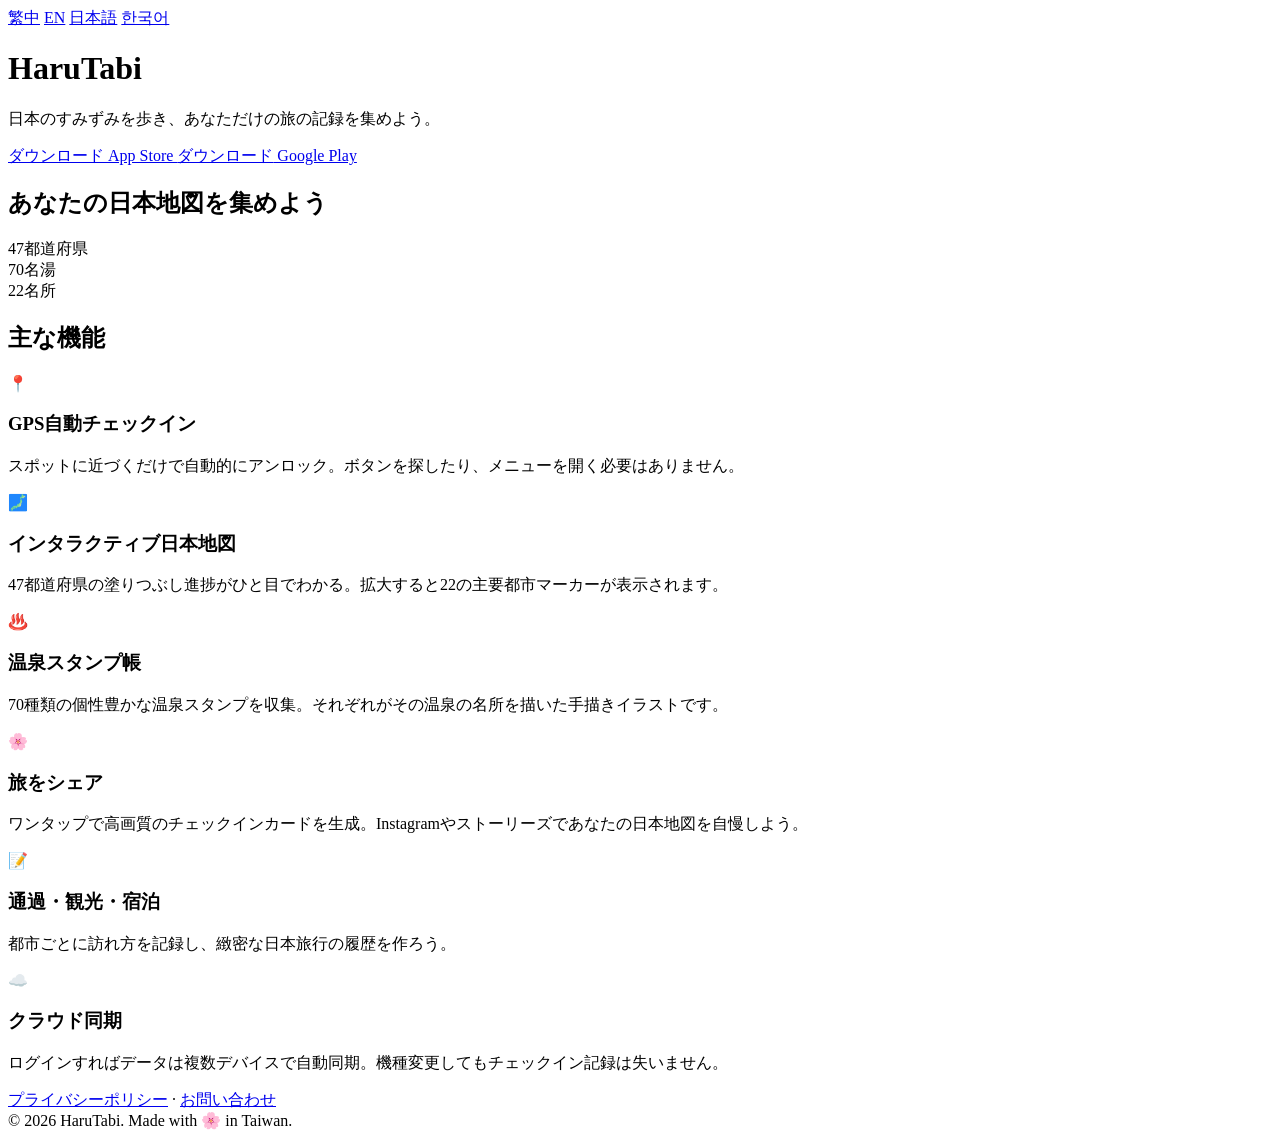
==== ja/index.html @ 9808e72b "feat: link store badges to live App Store / Google Play Replace disabled "coming soon" placeholders " ====
<!DOCTYPE html>
<html lang="ja">
<head>
<meta charset="UTF-8">
<meta name="viewport" content="width=device-width, initial-scale=1.0">
<title>HaruTabi — 日本旅コレクション</title>
<meta name="description" content="HaruTabi は日本旅行チェックインアプリ。47都道府県、70の名湯、22の名所をGPSで自動チェックイン。スタンプを解放し、あなただけの日本地図を描こう。">
<meta property="og:title" content="HaruTabi — 日本旅コレクション">
<meta property="og:description" content="日本のすみずみを歩き、あなただけの旅の記録を集めよう。">
<meta property="og:type" content="website">
<meta property="og:url" content="https://joshuall.github.io/ja/">
<link rel="icon" type="image/png" href="/icon.png">
<link rel="canonical" href="https://joshuall.github.io/ja/">
<link rel="alternate" hreflang="zh-Hant" href="https://joshuall.github.io/zh/">
<link rel="alternate" hreflang="en" href="https://joshuall.github.io/en/">
<link rel="alternate" hreflang="ja" href="https://joshuall.github.io/ja/">
<link rel="alternate" hreflang="ko" href="https://joshuall.github.io/ko/">
<link rel="alternate" hreflang="x-default" href="https://joshuall.github.io/">
<link rel="stylesheet" href="/styles.css">
</head>
<body>

<nav class="lang-switcher" aria-label="Language">
  <a href="/zh/" hreflang="zh-Hant">繁中</a>
  <a href="/en/" hreflang="en">EN</a>
  <a href="/ja/" class="active" hreflang="ja">日本語</a>
  <a href="/ko/" hreflang="ko">한국어</a>
</nav>

<header>
  <img class="icon" src="/icon.png" alt="HaruTabi" onerror="this.style.display='none'">
  <h1>HaruTabi</h1>
  <p class="tagline">日本のすみずみを歩き、あなただけの旅の記録を集めよう。</p>
  <div class="store-badges">
    <a href="https://apps.apple.com/app/id6762043547">
      <span class="sub">ダウンロード</span>
      App Store
    </a>
    <a href="https://play.google.com/store/apps/details?id=com.joshuaqq.harutabi">
      <span class="sub">ダウンロード</span>
      Google Play
    </a>
  </div>
</header>

<section>
  <div class="container">
    <h2>あなたの日本地図を集めよう</h2>
    <div class="stats">
      <div class="stat"><span class="num">47</span><span class="label">都道府県</span></div>
      <div class="stat"><span class="num">70</span><span class="label">名湯</span></div>
      <div class="stat"><span class="num">22</span><span class="label">名所</span></div>
    </div>
  </div>
</section>

<section>
  <div class="container">
    <h2>主な機能</h2>
    <div class="features">
      <div class="feature">
        <span class="emoji">📍</span>
        <h3>GPS自動チェックイン</h3>
        <p>スポットに近づくだけで自動的にアンロック。ボタンを探したり、メニューを開く必要はありません。</p>
      </div>
      <div class="feature">
        <span class="emoji">🗾</span>
        <h3>インタラクティブ日本地図</h3>
        <p>47都道府県の塗りつぶし進捗がひと目でわかる。拡大すると22の主要都市マーカーが表示されます。</p>
      </div>
      <div class="feature">
        <span class="emoji">♨️</span>
        <h3>温泉スタンプ帳</h3>
        <p>70種類の個性豊かな温泉スタンプを収集。それぞれがその温泉の名所を描いた手描きイラストです。</p>
      </div>
      <div class="feature">
        <span class="emoji">🌸</span>
        <h3>旅をシェア</h3>
        <p>ワンタップで高画質のチェックインカードを生成。Instagramやストーリーズであなたの日本地図を自慢しよう。</p>
      </div>
      <div class="feature">
        <span class="emoji">📝</span>
        <h3>通過・観光・宿泊</h3>
        <p>都市ごとに訪れ方を記録し、緻密な日本旅行の履歴を作ろう。</p>
      </div>
      <div class="feature">
        <span class="emoji">☁️</span>
        <h3>クラウド同期</h3>
        <p>ログインすればデータは複数デバイスで自動同期。機種変更してもチェックイン記録は失いません。</p>
      </div>
    </div>
  </div>
</section>

<footer>
  <a href="/harutabi-privacy/">プライバシーポリシー</a>
  ·
  <a href="/harutabi-privacy/#contact">お問い合わせ</a>
  <div class="copyright">© 2026 HaruTabi. Made with 🌸 in Taiwan.</div>
</footer>

</body>
</html>
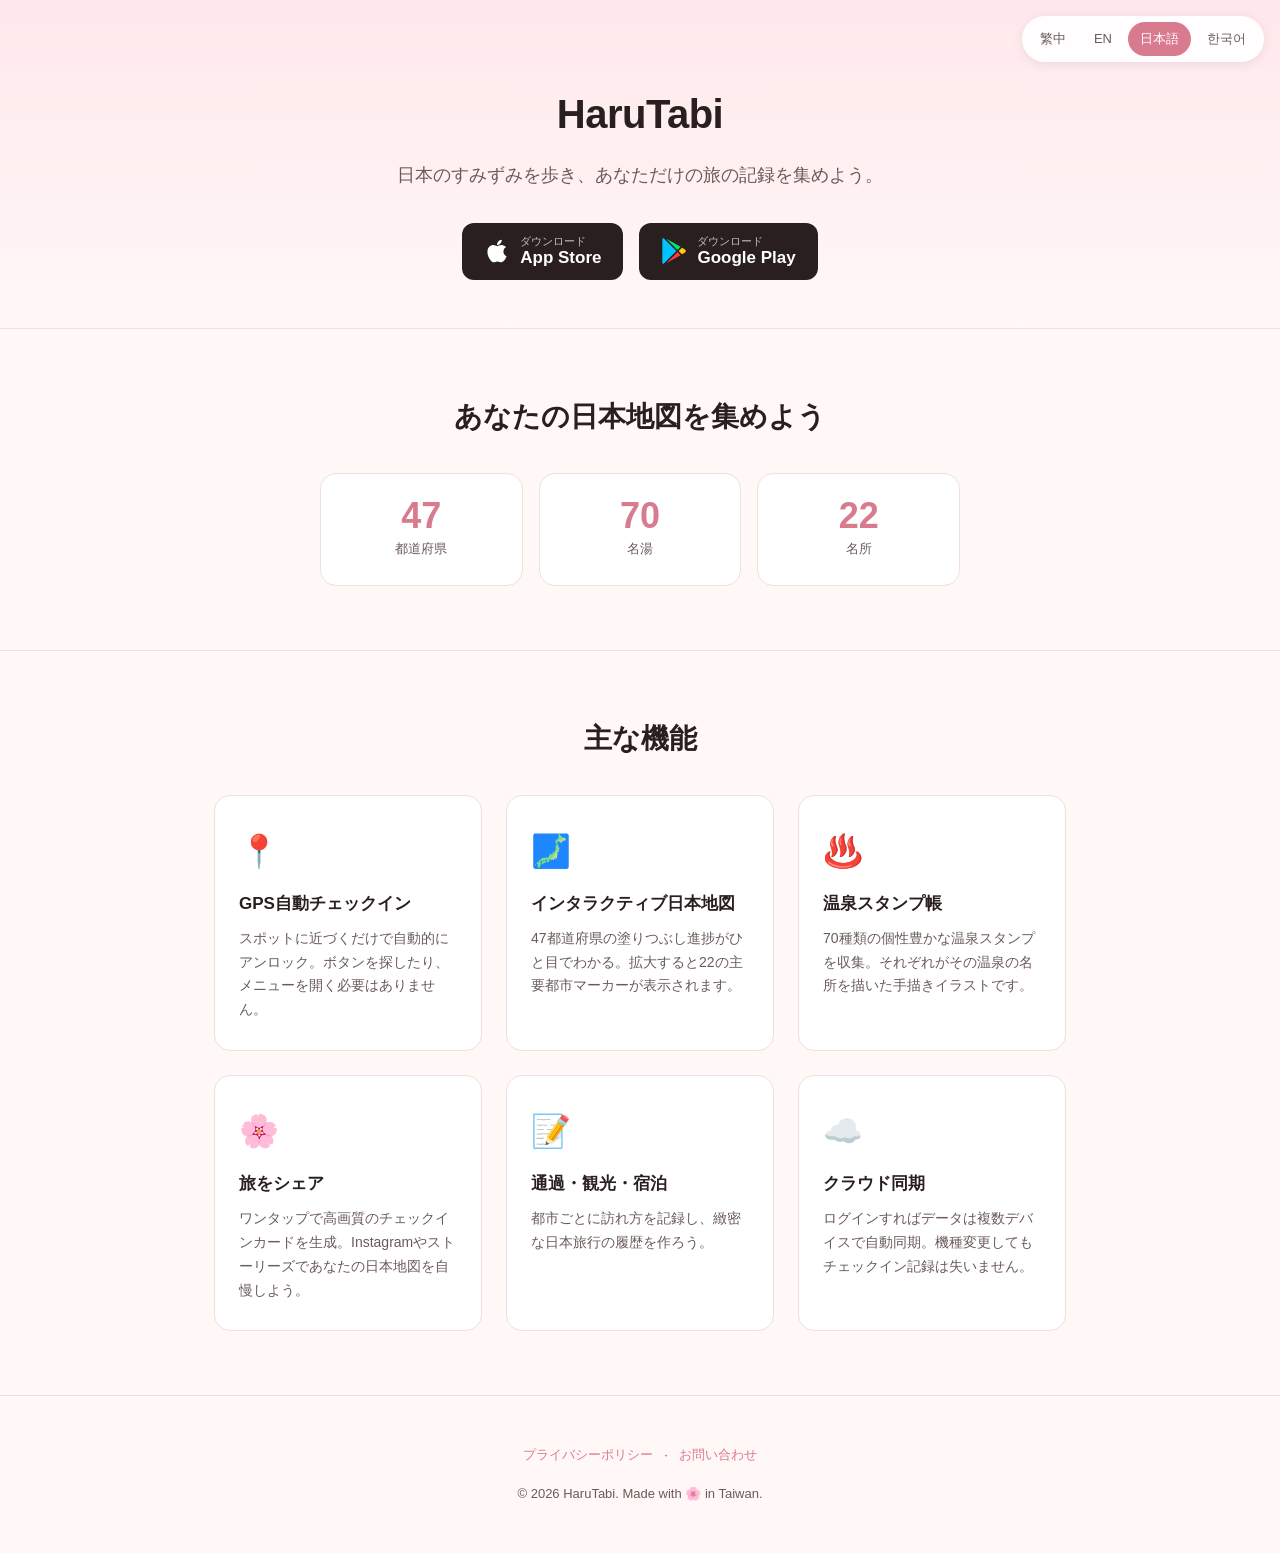
==== commit 6a1058ab: "feat: add Apple / Google Play logos to store badges Inline SVG icons (white Apple mark, color Google" ====
--- a/ja/index.html
+++ b/ja/index.html
@@ -33,12 +33,18 @@
   <p class="tagline">日本のすみずみを歩き、あなただけの旅の記録を集めよう。</p>
   <div class="store-badges">
     <a href="https://apps.apple.com/app/id6762043547">
-      <span class="sub">ダウンロード</span>
-      App Store
+      <svg class="store-icon" viewBox="0 0 384 512" aria-hidden="true"><path fill="currentColor" d="M318.7 268.7c-.2-36.7 16.4-64.4 50-84.8-18.8-26.9-47.2-41.7-84.7-44.6-35.5-2.8-74.3 20.7-88.5 20.7-15 0-49.4-19.7-76.4-19.7C63.3 141.2 4 184.8 4 273.5q0 39.3 14.4 81.2c12.8 36.7 59 126.7 107.2 125.2 25.2-.6 43-17.9 75.8-17.9 31.8 0 48.3 17.9 76.4 17.9 48.6-.7 90.4-82.5 102.6-119.3-65.2-30.7-61.7-90-61.7-91.9zm-56.6-164.2c27.3-32.4 24.8-61.9 24-72.5-24.1 1.4-52 16.4-67.9 34.9-17.5 19.8-27.8 44.3-25.6 71.9 26.1 2 49.9-11.4 69.5-34.3z"/></svg>
+      <span class="label">
+        <span class="sub">ダウンロード</span>
+        <span class="store">App Store</span>
+      </span>
     </a>
     <a href="https://play.google.com/store/apps/details?id=com.joshuaqq.harutabi">
-      <span class="sub">ダウンロード</span>
-      Google Play
+      <svg class="store-icon" viewBox="0 0 512 512" aria-hidden="true"><path fill="#00C3FF" d="M47 0C34 6.8 25.3 19.2 25.3 35.3v441.3c0 16.1 8.7 28.5 21.7 35.3l256.6-256L47 0z"/><path fill="#00E676" d="M325.3 234.3 104.6 13l280.8 161.2-60.1 60.1z"/><path fill="#FF3A44" d="M104.6 499l220.7-221.3 60.1 60.1L104.6 499z"/><path fill="#FFCE00" d="M472.2 225.6l-58.9-34.1-65.7 64.5 65.7 64.5 60.1-34.1c18-14.3 18-46.5-1.2-60.8z"/></svg>
+      <span class="label">
+        <span class="sub">ダウンロード</span>
+        <span class="store">Google Play</span>
+      </span>
     </a>
   </div>
 </header>
--- a/styles.css
+++ b/styles.css
@@ -0,0 +1,198 @@
+:root {
+  --pink: #F5A6B5;
+  --pink-dark: #D97B8E;
+  --bg: #FFF8F6;
+  --text: #2A1F1F;
+  --text-muted: #6B5A5A;
+  --card: #FFFFFF;
+  --border: #F0E0E0;
+}
+* { box-sizing: border-box; margin: 0; padding: 0; }
+body {
+  font-family: -apple-system, BlinkMacSystemFont, "Noto Sans TC", "Noto Sans JP", "Noto Sans KR", "PingFang TC", sans-serif;
+  background: var(--bg);
+  color: var(--text);
+  line-height: 1.7;
+  -webkit-font-smoothing: antialiased;
+}
+.container { max-width: 900px; margin: 0 auto; padding: 0 24px; }
+
+.lang-switcher {
+  position: fixed;
+  top: 16px;
+  right: 16px;
+  display: flex;
+  gap: 4px;
+  background: rgba(255, 255, 255, 0.9);
+  backdrop-filter: blur(8px);
+  -webkit-backdrop-filter: blur(8px);
+  padding: 6px;
+  border-radius: 999px;
+  box-shadow: 0 2px 12px rgba(0,0,0,0.08);
+  z-index: 100;
+}
+.lang-switcher a {
+  text-decoration: none;
+  padding: 6px 12px;
+  font-size: 13px;
+  font-weight: 500;
+  color: var(--text-muted);
+  border-radius: 999px;
+  transition: background 0.15s, color 0.15s;
+}
+.lang-switcher a:hover { background: rgba(245, 166, 181, 0.15); }
+.lang-switcher a.active {
+  background: var(--pink-dark);
+  color: white;
+}
+
+header {
+  text-align: center;
+  padding: 80px 24px 48px;
+  background: linear-gradient(180deg, #FFE8EB 0%, var(--bg) 100%);
+}
+header img.icon {
+  width: 120px;
+  height: 120px;
+  border-radius: 28px;
+  box-shadow: 0 8px 24px rgba(217, 123, 142, 0.25);
+  margin-bottom: 24px;
+}
+header h1 {
+  font-size: 40px;
+  font-weight: 700;
+  letter-spacing: -0.5px;
+  margin-bottom: 12px;
+}
+header .tagline {
+  font-size: 18px;
+  color: var(--text-muted);
+  max-width: 520px;
+  margin: 0 auto;
+}
+
+.store-badges {
+  display: flex;
+  gap: 16px;
+  justify-content: center;
+  margin-top: 32px;
+  flex-wrap: wrap;
+}
+.store-badges a {
+  display: inline-flex;
+  align-items: center;
+  gap: 10px;
+  padding: 12px 22px;
+  background: var(--text);
+  color: white;
+  text-decoration: none;
+  border-radius: 12px;
+  text-align: left;
+  transition: transform 0.15s, box-shadow 0.15s;
+}
+.store-badges a:hover {
+  transform: translateY(-2px);
+  box-shadow: 0 6px 16px rgba(0,0,0,0.15);
+}
+.store-badges a.disabled {
+  background: #CCC;
+  cursor: not-allowed;
+  pointer-events: none;
+}
+.store-badges .store-icon {
+  width: 26px;
+  height: 26px;
+  flex-shrink: 0;
+}
+.store-badges .label {
+  display: flex;
+  flex-direction: column;
+  line-height: 1.2;
+}
+.store-badges .sub {
+  font-size: 11px;
+  opacity: 0.7;
+}
+.store-badges .store {
+  font-size: 17px;
+  font-weight: 600;
+}
+
+section {
+  padding: 64px 0;
+  border-top: 1px solid var(--border);
+}
+h2 {
+  font-size: 28px;
+  font-weight: 700;
+  margin-bottom: 32px;
+  text-align: center;
+}
+
+.features {
+  display: grid;
+  grid-template-columns: repeat(auto-fit, minmax(260px, 1fr));
+  gap: 24px;
+}
+.feature {
+  background: var(--card);
+  padding: 28px 24px;
+  border-radius: 16px;
+  border: 1px solid var(--border);
+}
+.feature .emoji { font-size: 32px; margin-bottom: 12px; display: block; }
+.feature h3 { font-size: 17px; margin-bottom: 8px; }
+.feature p { font-size: 14px; color: var(--text-muted); }
+
+.stats {
+  display: grid;
+  grid-template-columns: repeat(3, 1fr);
+  gap: 16px;
+  max-width: 640px;
+  margin: 0 auto;
+}
+.stat {
+  text-align: center;
+  padding: 24px 12px;
+  background: var(--card);
+  border-radius: 16px;
+  border: 1px solid var(--border);
+}
+.stat .num {
+  font-size: 36px;
+  font-weight: 700;
+  color: var(--pink-dark);
+  display: block;
+  line-height: 1;
+}
+.stat .label {
+  font-size: 13px;
+  color: var(--text-muted);
+  margin-top: 8px;
+}
+
+footer {
+  text-align: center;
+  padding: 48px 24px;
+  font-size: 13px;
+  color: var(--text-muted);
+  border-top: 1px solid var(--border);
+}
+footer a {
+  color: var(--pink-dark);
+  text-decoration: none;
+  margin: 0 8px;
+}
+footer a:hover { text-decoration: underline; }
+footer .copyright { margin-top: 16px; }
+
+@media (max-width: 560px) {
+  header { padding: 72px 24px 32px; }
+  header h1 { font-size: 32px; }
+  header .tagline { font-size: 16px; }
+  h2 { font-size: 24px; }
+  section { padding: 48px 0; }
+  .stats { grid-template-columns: 1fr; }
+  .lang-switcher { top: 12px; right: 12px; padding: 4px; }
+  .lang-switcher a { padding: 5px 10px; font-size: 12px; }
+}
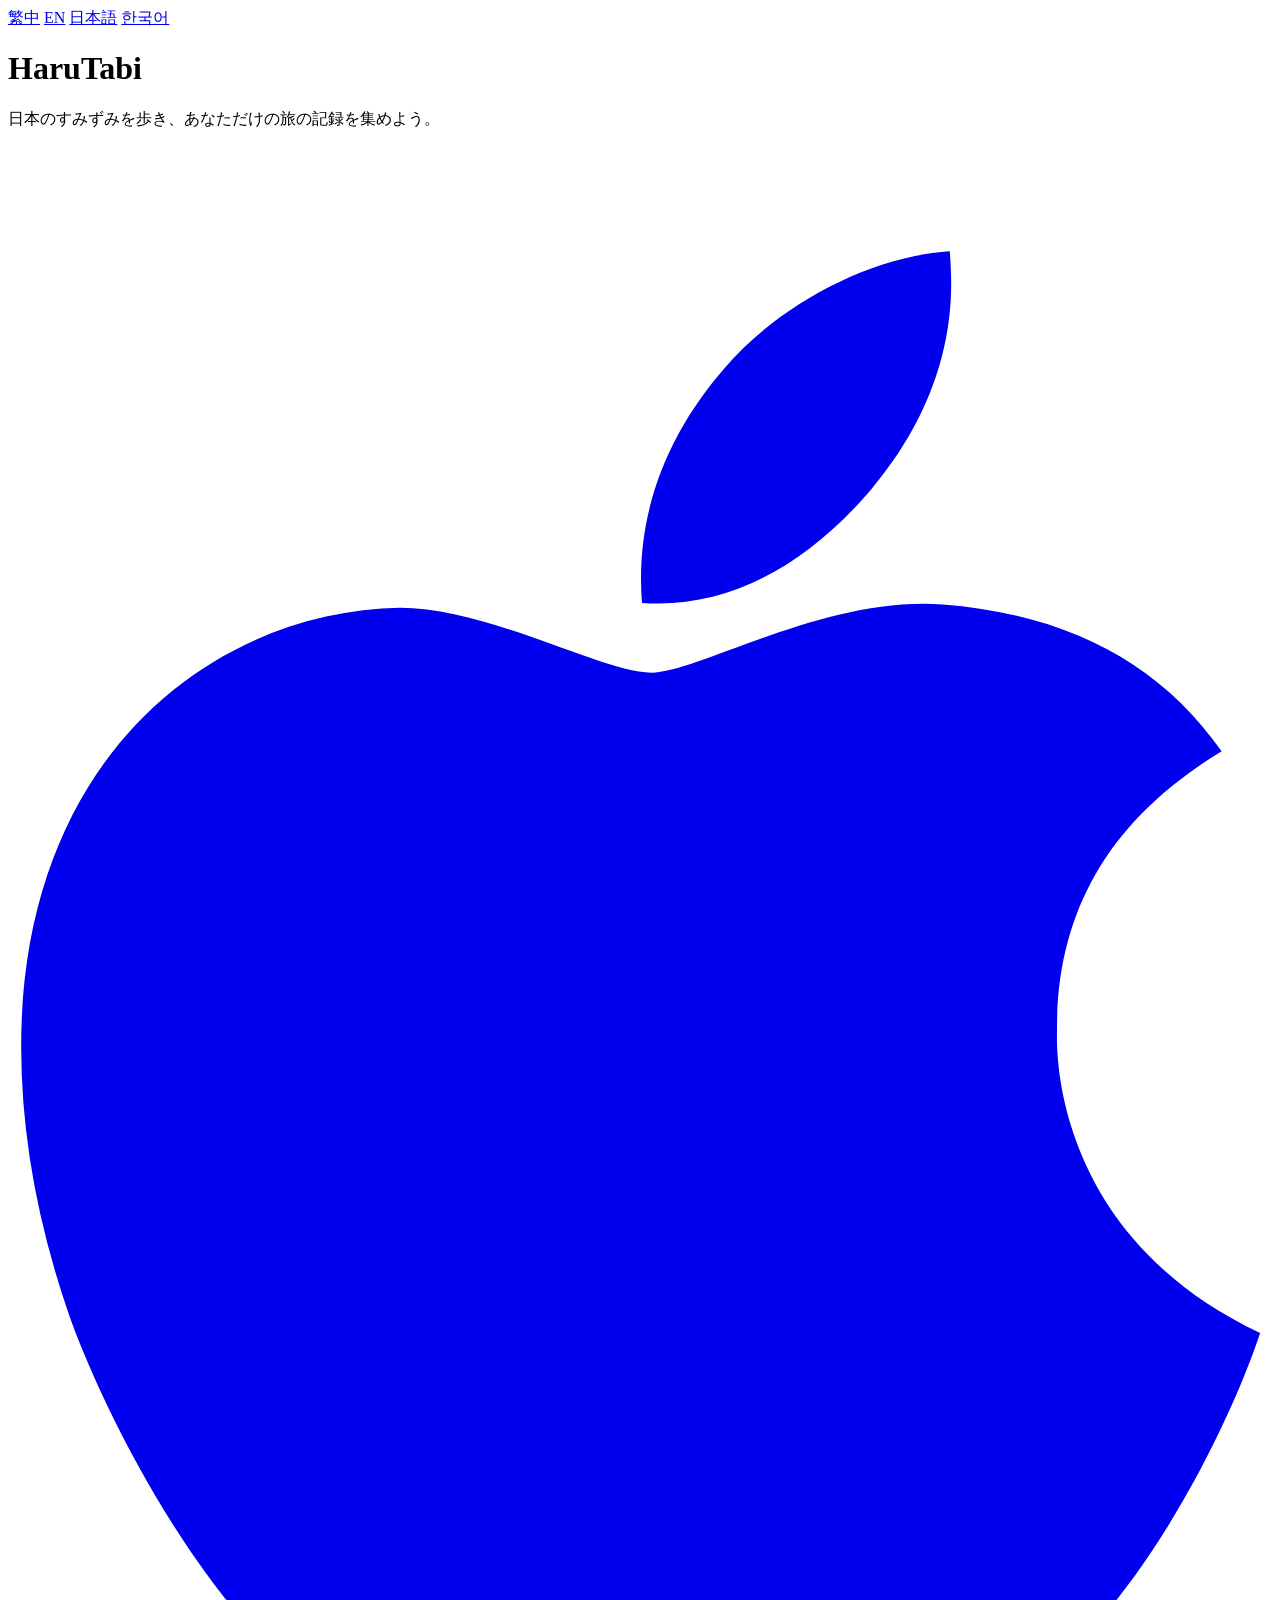
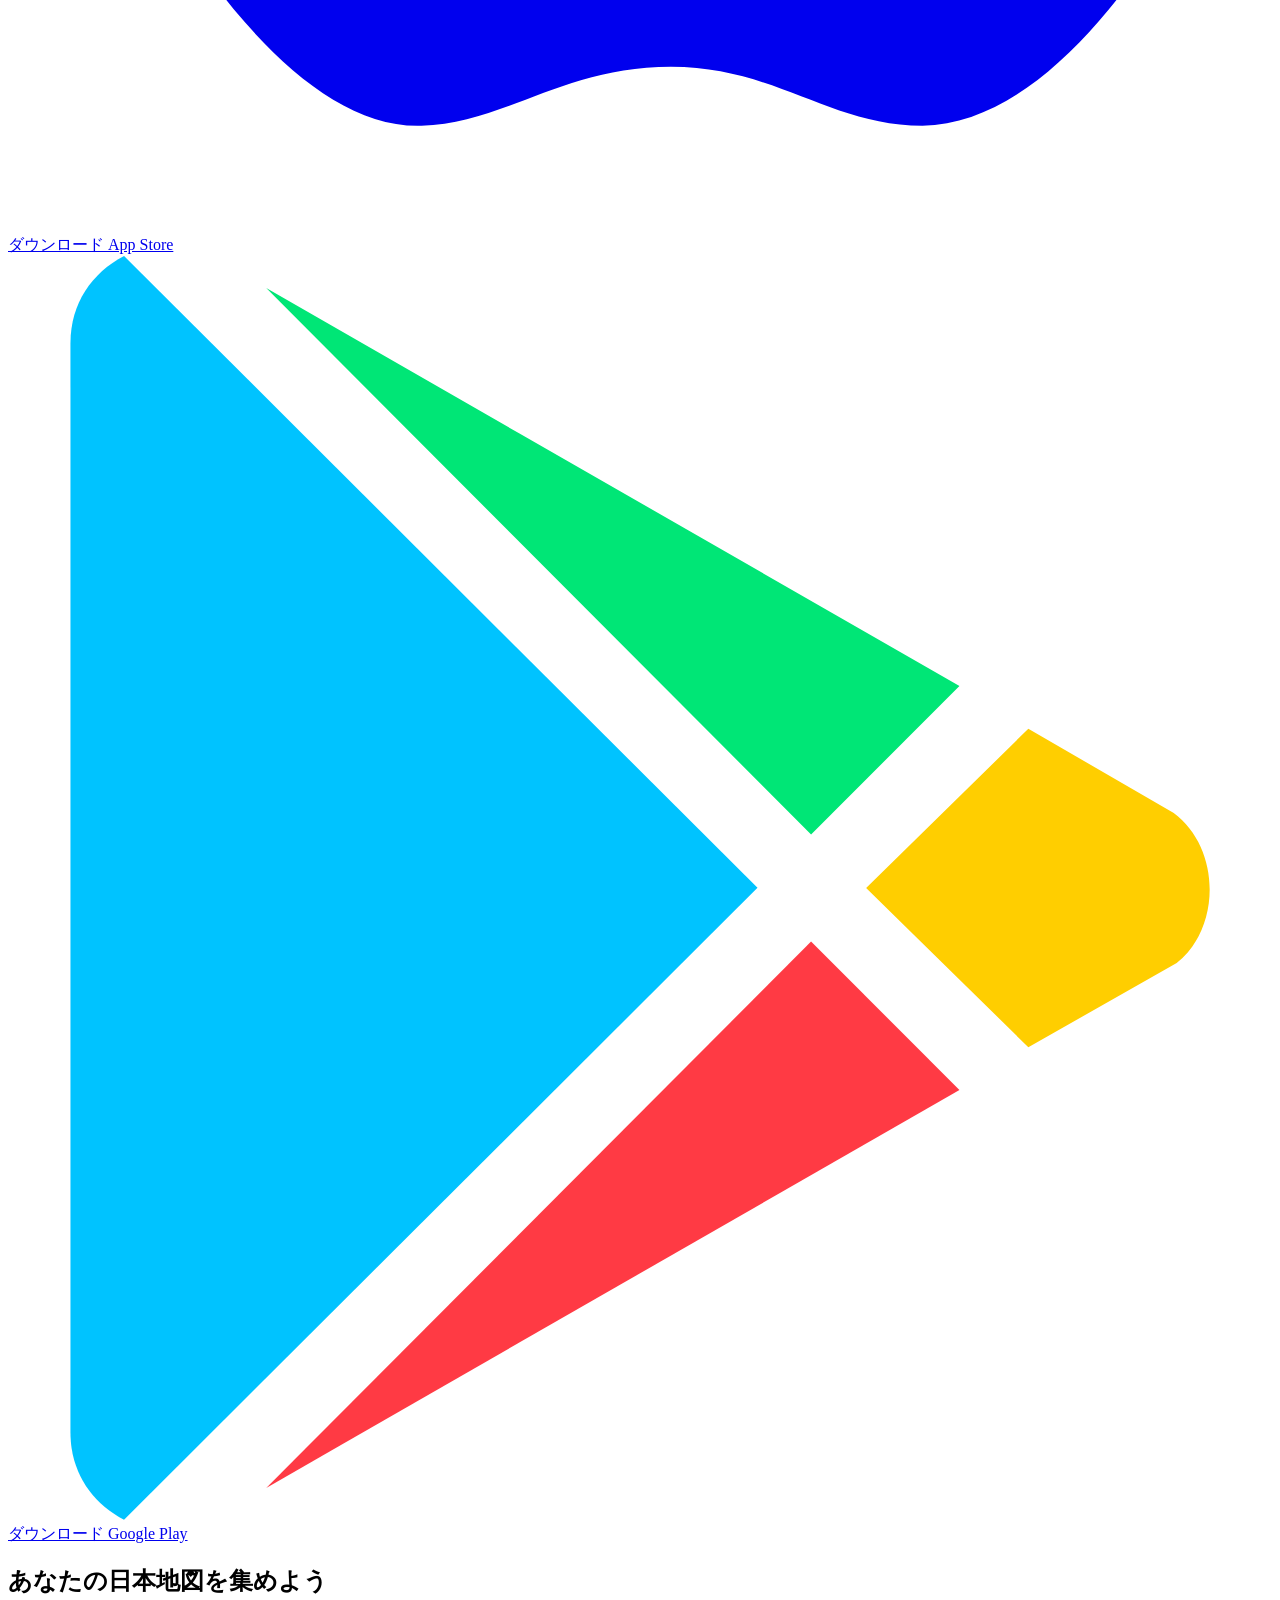
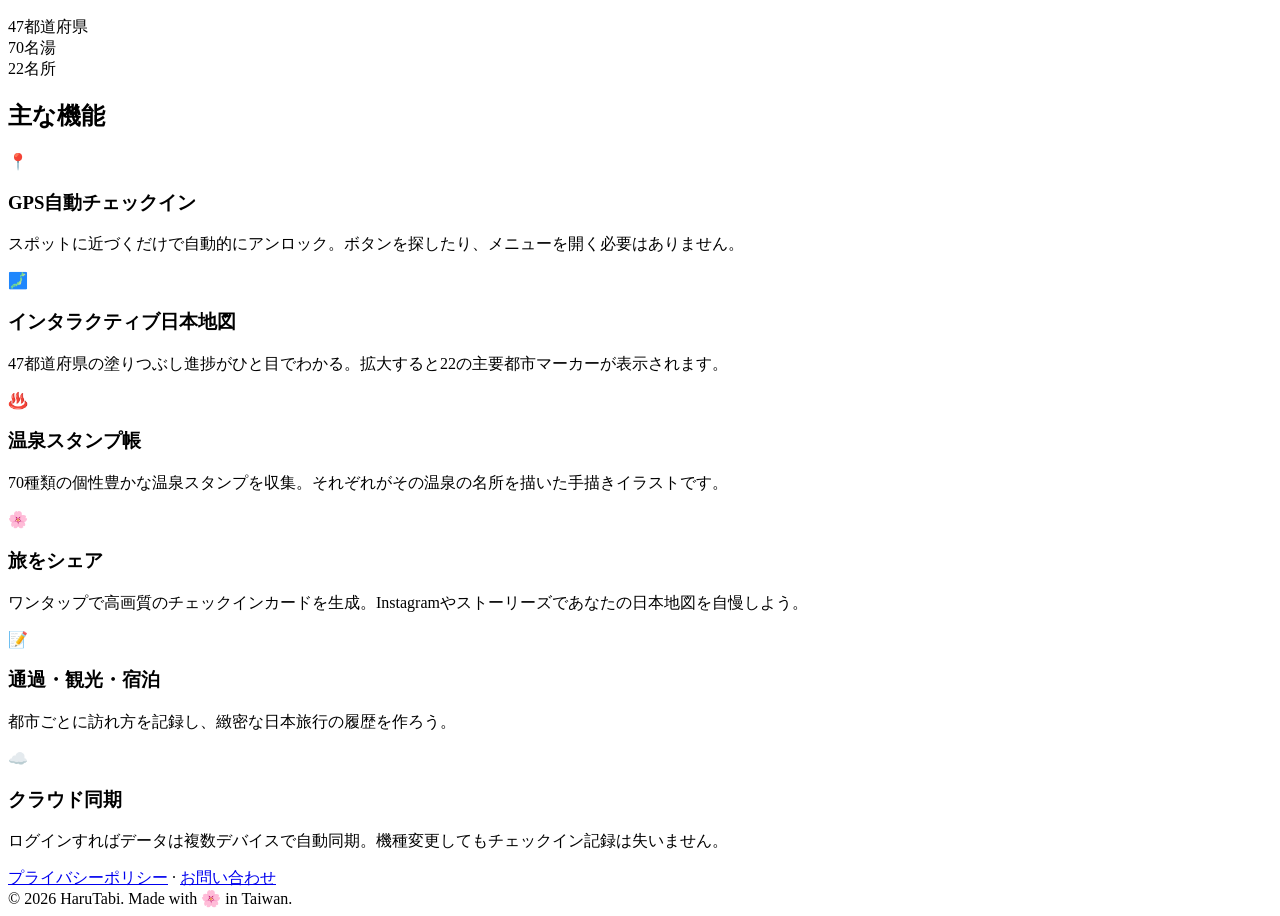
==== commit 45a98a3e: "fix: update HaruTabi pages after org transfer" ====
--- a/ja/index.html
+++ b/ja/index.html
@@ -8,27 +8,27 @@
 <meta property="og:title" content="HaruTabi — 日本旅コレクション">
 <meta property="og:description" content="日本のすみずみを歩き、あなただけの旅の記録を集めよう。">
 <meta property="og:type" content="website">
-<meta property="og:url" content="https://joshuall.github.io/ja/">
-<link rel="icon" type="image/png" href="/icon.png">
-<link rel="canonical" href="https://joshuall.github.io/ja/">
-<link rel="alternate" hreflang="zh-Hant" href="https://joshuall.github.io/zh/">
-<link rel="alternate" hreflang="en" href="https://joshuall.github.io/en/">
-<link rel="alternate" hreflang="ja" href="https://joshuall.github.io/ja/">
-<link rel="alternate" hreflang="ko" href="https://joshuall.github.io/ko/">
-<link rel="alternate" hreflang="x-default" href="https://joshuall.github.io/">
-<link rel="stylesheet" href="/styles.css">
+<meta property="og:url" content="https://asek-studio.github.io/joshuall.github.io/ja/">
+<link rel="icon" type="image/png" href="/joshuall.github.io/icon.png">
+<link rel="canonical" href="https://asek-studio.github.io/joshuall.github.io/ja/">
+<link rel="alternate" hreflang="zh-Hant" href="https://asek-studio.github.io/joshuall.github.io/zh/">
+<link rel="alternate" hreflang="en" href="https://asek-studio.github.io/joshuall.github.io/en/">
+<link rel="alternate" hreflang="ja" href="https://asek-studio.github.io/joshuall.github.io/ja/">
+<link rel="alternate" hreflang="ko" href="https://asek-studio.github.io/joshuall.github.io/ko/">
+<link rel="alternate" hreflang="x-default" href="https://asek-studio.github.io/joshuall.github.io/">
+<link rel="stylesheet" href="/joshuall.github.io/styles.css">
 </head>
 <body>
 
 <nav class="lang-switcher" aria-label="Language">
-  <a href="/zh/" hreflang="zh-Hant">繁中</a>
-  <a href="/en/" hreflang="en">EN</a>
-  <a href="/ja/" class="active" hreflang="ja">日本語</a>
-  <a href="/ko/" hreflang="ko">한국어</a>
+  <a href="/joshuall.github.io/zh/" hreflang="zh-Hant">繁中</a>
+  <a href="/joshuall.github.io/en/" hreflang="en">EN</a>
+  <a href="/joshuall.github.io/ja/" class="active" hreflang="ja">日本語</a>
+  <a href="/joshuall.github.io/ko/" hreflang="ko">한국어</a>
 </nav>
 
 <header>
-  <img class="icon" src="/icon.png" alt="HaruTabi" onerror="this.style.display='none'">
+  <img class="icon" src="/joshuall.github.io/icon.png" alt="HaruTabi" onerror="this.style.display='none'">
   <h1>HaruTabi</h1>
   <p class="tagline">日本のすみずみを歩き、あなただけの旅の記録を集めよう。</p>
   <div class="store-badges">
